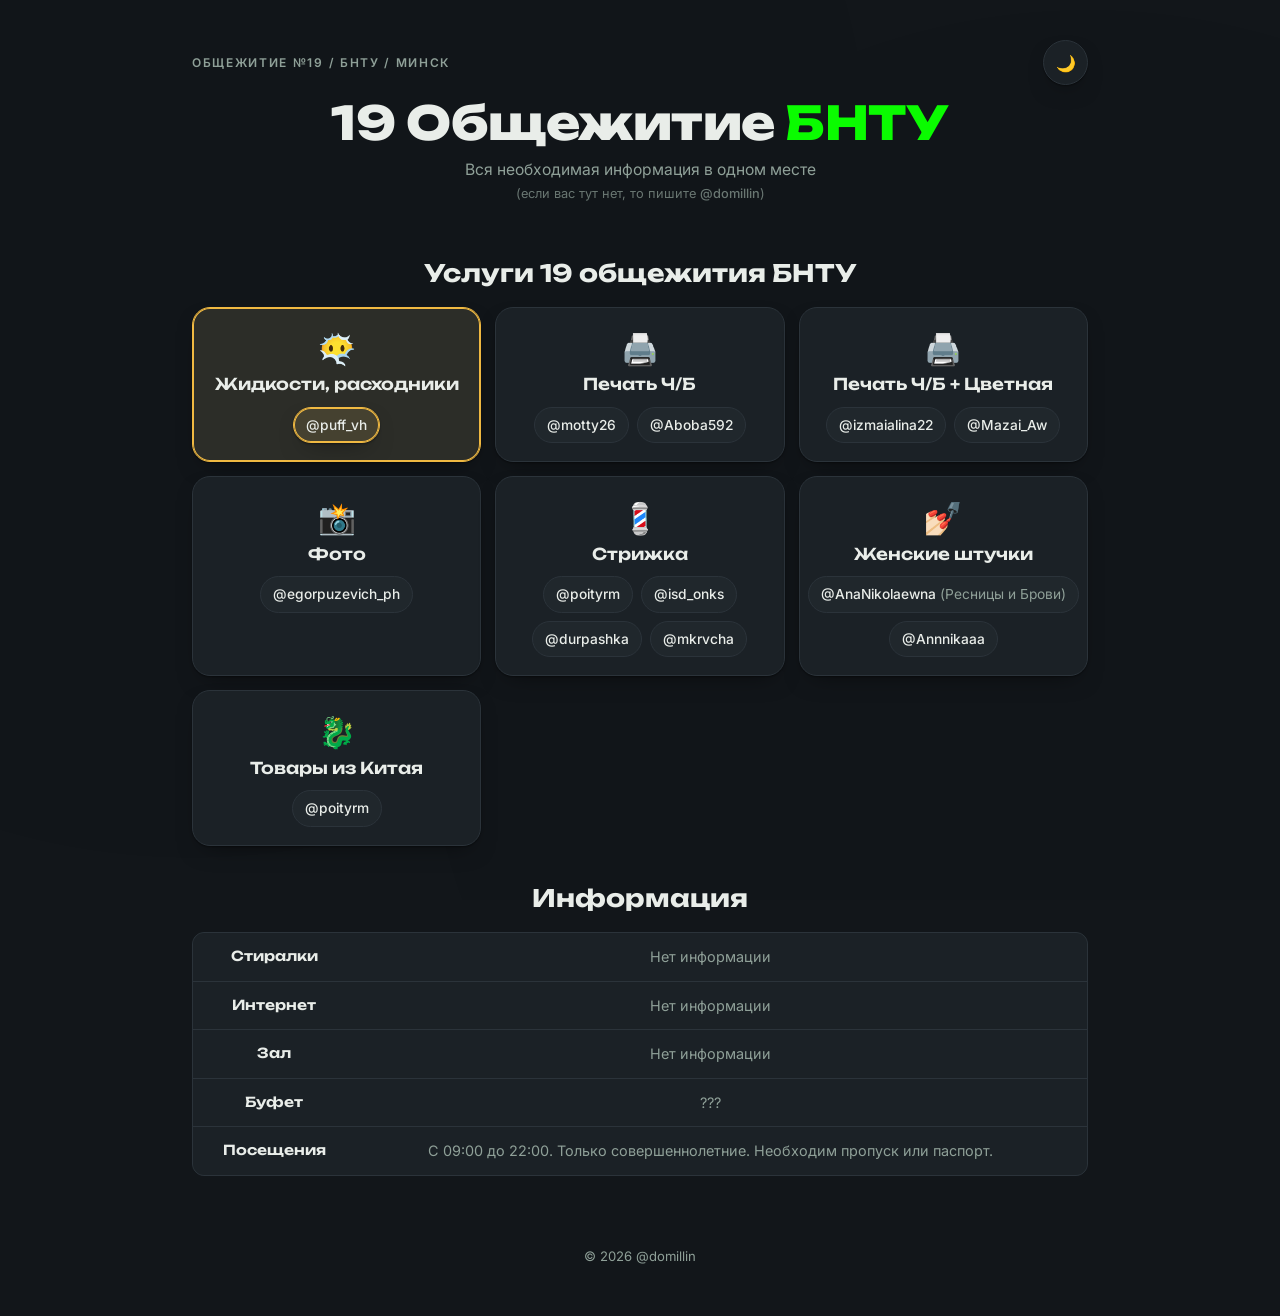
==== index.html @ 09351857 "metrika" ====
<!DOCTYPE html>
<html lang="ru">
<head>
<meta charset="UTF-8">
<meta name="viewport" content="width=device-width, initial-scale=1.0, maximum-scale=5.0">
<meta name="apple-mobile-web-app-capable" content="yes">
<meta name="apple-mobile-web-app-status-bar-style" content="black-translucent">
<meta name="theme-color" content="#12161a" id="themeColorMeta">
<meta name="description" content="Услуги 19 общежития БНТУ — печать, стрижка, фото и другие контакты в одном месте.">
<title>Услуги 19 общежития БНТУ</title>
<link rel="preconnect" href="https://fonts.googleapis.com">
<link rel="preconnect" href="https://fonts.gstatic.com" crossorigin>
<link href="https://fonts.googleapis.com/css2?family=Unbounded:wght@500;700;800&family=Inter:wght@400;500;600;700&display=swap" rel="stylesheet">
<link rel="stylesheet" href="style.css">
<!-- Yandex.Metrika counter -->
<script type="text/javascript">
    (function(m,e,t,r,i,k,a){
        m[i]=m[i]||function(){(m[i].a=m[i].a||[]).push(arguments)};
        m[i].l=1*new Date();
        for (var j = 0; j < document.scripts.length; j++) {if (document.scripts[j].src === r) { return; }}
        k=e.createElement(t),a=e.getElementsByTagName(t)[0],k.async=1,k.src=r,a.parentNode.insertBefore(k,a)
    })(window, document,'script','https://mc.yandex.ru/metrika/tag.js?id=111691020', 'ym');

    ym(111691020, 'init', {ssr:true, webvisor:true, clickmap:true, ecommerce:"dataLayer", referrer: document.referrer, url: location.href, accurateTrackBounce:true, trackLinks:true});
</script>
<noscript><div><img src="https://mc.yandex.ru/watch/111691020" style="position:absolute; left:-9999px;" alt="" /></div></noscript>
<!-- /Yandex.Metrika counter -->
</head>
<body>

<div class="board-texture" aria-hidden="true"></div>

<header class="site-header">
  <div class="header-row">
    <p class="eyebrow">Общежитие №19 / БНТУ / Минск</p>
    <div class="theme-controls">
      <button id="themeReset" class="theme-reset" type="button" hidden title="Вернуться к автоматической теме">↺ авто</button>
      <button id="themeToggle" class="theme-toggle" type="button" aria-label="Переключить тему оформления">
        <span id="themeToggleIcon" aria-hidden="true">☀️</span>
      </button>
    </div>
  </div>
  <h1 class="site-title">19 Общежитие <span class="site-title-bntu">БНТУ</span></h1>
  <p class="site-subtitle">Вся необходимая информация в одном месте <span class="stale-note">(если вас тут нет, то пишите <a class="contact-chip-admin" href="https://t.me/domillin" target="_blank" rel="noopener">@domillin</a>)</span></p>
</header>

<main>

  <section id="services" aria-labelledby="services-heading">
    <div class="section-head">
      <h2 id="services-heading" class="section-title">Услуги 19 общежития БНТУ</h2>
    </div>

    <div class="card-grid" id="serviceGrid">

      <article class="tag-card accent">
        <div class="tag-emoji" aria-hidden="true">😶‍🌫️</div>
        <h3 class="tag-title">Жидкости, расходники</h3>
        <ul class="contact-list">
          <li class="contact-item accent"><a class="contact-chip" href="https://t.me/puff_vh" target="_blank" rel="noopener">@puff_vh</a></li>
        </ul>
      </article>
      
      <article class="tag-card">
        <div class="tag-emoji" aria-hidden="true">🖨️</div>
        <h3 class="tag-title">Печать Ч/Б</h3>
        <ul class="contact-list">
          <li class="contact-item"><a class="contact-chip" href="https://t.me/motty26" target="_blank" rel="noopener">@motty26</a></li>
          <li class="contact-item"><a class="contact-chip" href="https://t.me/Aboba592" target="_blank" rel="noopener">@Aboba592</a></li>
        </ul>
      </article>

      <article class="tag-card">
        <div class="tag-emoji" aria-hidden="true">🖨️</div>
        <h3 class="tag-title">Печать Ч/Б + Цветная</h3>
        <ul class="contact-list">
          <li class="contact-item"><a class="contact-chip" href="https://t.me/izmaialina22" target="_blank" rel="noopener">@izmaialina22</a></li>
          <li class="contact-item"><a class="contact-chip" href="https://t.me/Mazai_Aw" target="_blank" rel="noopener">@Mazai_Aw</a></li>
        </ul>
      </article>

      <article class="tag-card">
        <div class="tag-emoji" aria-hidden="true">📸</div>
        <h3 class="tag-title">Фото</h3>
        <ul class="contact-list">
          <li class="contact-item"><a class="contact-chip" href="https://t.me/egorpuzevich_ph" target="_blank" rel="noopener">@egorpuzevich_ph</a></li>
        </ul>
      </article>

      <article class="tag-card">
        <div class="tag-emoji" aria-hidden="true">💈</div>
        <h3 class="tag-title">Стрижка</h3>
        <ul class="contact-list">
          <li class="contact-item"><a class="contact-chip" href="https://t.me/poityrm" target="_blank" rel="noopener">@poityrm</a></li>
          <li class="contact-item"><a class="contact-chip" href="https://t.me/isd_onks" target="_blank" rel="noopener">@isd_onks</a></li>
          <li class="contact-item"><a class="contact-chip" href="https://t.me/durpashka" target="_blank" rel="noopener">@durpashka</a></li>
          <li class="contact-item"><a class="contact-chip" href="https://t.me/mkrvcha" target="_blank" rel="noopener">@mkrvcha</a></li>
        </ul>
      </article>

      <article class="tag-card">
        <div class="tag-emoji" aria-hidden="true">💅🏻</div>
        <h3 class="tag-title">Женские штучки</h3>
        <ul class="contact-list">
          <li class="contact-item"><a class="contact-chip" href="https://t.me/AnaNikolaewna" target="_blank" rel="noopener">@AnaNikolaewna <span class="chip-note">(Ресницы и Брови)</span></a></li>
          <li class="contact-item"><a class="contact-chip" href="https://t.me/Annnikaaa" target="_blank" rel="noopener">@Annnikaaa</a></li>
        </ul>
      </article>

      <article class="tag-card">
        <div class="tag-emoji" aria-hidden="true">🐉</div>
        <h3 class="tag-title">Товары из Китая</h3>
        <ul class="contact-list">
          <li class="contact-item"><a class="contact-chip" href="https://t.me/poityrm" target="_blank" rel="noopener">@poityrm</a></li>
        </ul>
      </article>

    </div>
  </section>

  <section id="info" aria-labelledby="info-heading">
    <div class="section-head">
      <h2 id="info-heading" class="section-title">Информация</h2>
    </div>
    <dl class="info-list">
      <div class="info-row">
        <dt>Стиралки</dt>
        <dd>Нет информации</dd>
      </div>
      <div class="info-row">
        <dt>Интернет</dt>
        <dd>Нет информации</dd>
      </div>
      <div class="info-row">
        <dt>Зал</dt>
        <dd>Нет информации</dd>
      </div>
      <div class="info-row">
        <dt>Буфет</dt>
        <dd>???</dd>
      </div>
      <div class="info-row">
        <dt>Посещения</dt>
        <dd>С 09:00 до 22:00. Только совершеннолетние. Необходим пропуск или паспорт.</dd>
      </div>
    </dl>
  </section>

</main>

<footer class="site-footer">
  <p>© 2026 <a class="contact-chip-admin-footer" href="https://t.me/domillin" target="_blank" rel="noopener">@domillin</a></p>
</footer>

<script src="script.js"></script>
</body>
</html>
---- style.css ----
/* disign tokens */
:root {
  --bg: #eef0e8;
  --board: #e4e7dc;
  --surface: #ffffff;
  --surface-2: #f7f8f3;
  --text: #1b2420;
  --text-muted: #5e6b63;
  --border: #d8dccf;
  --accent: #e3a62f;
  --accent-ink: #5c3d00;
  --accent-2: #2f6f6e;
  --bntu:rgb(10, 120, 0);
  --shadow: 0 1px 2px rgba(20, 30, 25, 0.06), 0 8px 20px -12px rgba(20, 30, 25, 0.18);
  --radius-lg: 18px;
  --radius-md: 12px;
  --font-display: "Unbounded", "Arial Narrow", sans-serif;
  --font-body: "Inter", "Segoe UI", sans-serif;
  color-scheme: light;
}

html[data-theme="dark"] {
  --bg: #12161a;
  --board: #171c21;
  --surface: #1b2126;
  --surface-2: #20272c;
  --text: #e9ede9;
  --text-muted: #8fa098;
  --border: #2b333a;
  --accent: #f0b942;
  --accent-ink: #241800;
  --accent-2: #5fc2b8;
  --bntu:rgb(10, 252, 0);
  --shadow: 0 1px 2px rgba(0, 0, 0, 0.4), 0 10px 24px -12px rgba(0, 0, 0, 0.55);
  color-scheme: dark;
}

* { box-sizing: border-box; }

html {
  -webkit-text-size-adjust: 100%;
}

body {
  margin: 0;
  min-height: 100vh;
  background: var(--bg);
  color: var(--text);
  font-family: var(--font-body);
  font-size: 16px;
  line-height: 1.5;
  transition: background 0.4s ease, color 0.4s ease;
  position: relative;
}

/* board */
.board-texture {
  position: fixed;
  inset: 0;
  z-index: -1;
  background-image:
    radial-gradient(circle at 15% 20%, rgba(0,0,0,0.035) 0, transparent 55%),
    radial-gradient(circle at 85% 75%, rgba(0,0,0,0.035) 0, transparent 55%);
  pointer-events: none;
}

a { color: var(--accent-2); }

.eyebrow {
  margin: 0;
  font-size: 0.75rem;
  letter-spacing: 0.14em;
  text-transform: uppercase;
  color: var(--text-muted);
  font-weight: 600;
}

/* hrader */
.site-header {
  max-width: 960px;
  margin: 0 auto;
  padding: clamp(20px, 5vw, 40px) clamp(18px, 5vw, 32px) 8px;
  text-align: center;
}

.header-row {
  display: flex;
  align-items: center;
  justify-content: space-between;
  gap: 12px;
  margin-bottom: 14px;
  text-align: left;
}

.theme-controls {
  display: flex;
  align-items: center;
  gap: 8px;
}

.theme-toggle,
.theme-reset {
  border: 1px solid var(--border);
  background: var(--surface);
  color: var(--text);
  border-radius: 999px;
  cursor: pointer;
  font-family: var(--font-body);
}

.theme-toggle {
  width: 45px;
  height: 45px;
  display: grid;
  align-items: center;
  font-size: 1rem;
  box-shadow: var(--shadow);
  transition: transform 0.2s ease, background 0.3s ease;
}

.theme-toggle:hover { transform: translateY(-1px); }
.theme-toggle:active { transform: translateY(0); }

.theme-reset {
  font-size: 0.72rem;
  padding: 6px 10px;
  font-weight: 600;
  color: var(--text-muted);
}

.site-title {
  font-family: var(--font-display);
  font-weight: 800;
  font-size: clamp(1.9rem, 6vw, 2.9rem);
  line-height: 1.05;
  margin: 0 0 10px;
  letter-spacing: -0.01em;
}

/* bntu text style by theme */
.site-title-bntu{
  color: var(--bntu) !important;
}

.site-subtitle {
  margin: 0 auto;
  color: var(--text-muted);
  font-size: 0.98rem;
  max-width: 52ch;
}

.stale-note {
  display: inline-block;
  color: var(--text-muted);
  opacity: 0.7;
  font-size: 0.8rem;
}

/* sections */
main {
  max-width: 960px;
  margin: 0 auto;
  padding: 8px clamp(18px, 5vw, 32px) 40px;
}

section { margin-top: 34px; }

.section-head {
  margin-bottom: 16px;
  text-align: center;
}

.section-title {
  font-family: var(--font-display);
  font-weight: 700;
  font-size: clamp(1.2rem, 3vw, 1.5rem);
  margin: 0 0 6px;
}

/* cards */
.card-grid {
  display: grid;
  grid-template-columns: repeat(auto-fill, minmax(240px, 1fr));
  gap: 14px;
}

.tag-card {
  position: relative;
  background: var(--surface);
  border: 1px solid var(--border);
  border-radius: var(--radius-lg);
  padding: 22px 18px 18px;
  box-shadow: var(--shadow);
  text-align: center;
  transition: transform 0.18s ease, box-shadow 0.18s ease, border-color 0.2s ease;
  opacity: 0;
  animation: rise 0.5s ease forwards;
  animation-delay: calc(var(--i, 0) * 45ms);
}

.tag-card:hover {
  transform: translateY(-3px);
  border-color: color-mix(in srgb, var(--accent) 45%, var(--border));
}

@keyframes rise {
  from { opacity: 0; transform: translateY(8px); }
  to { opacity: 1; transform: translateY(0); }
}

@media (prefers-reduced-motion: reduce) {
  .tag-card { animation: none; opacity: 1; }
  .tag-card:hover { transform: none; }
}

.tag-emoji {
  font-size: 1.9rem;
  margin: 4px 0 8px;
  line-height: 1;
}

.tag-title {
  font-family: var(--font-display);
  font-weight: 600;
  font-size: 1.02rem;
  margin: 0 0 6px;
}

.tag-note {
  margin: 0 0 10px;
  font-size: 0.82rem;
  color: var(--text-muted);
}

.contact-list {
  list-style: none;
  margin: 10px 0 0;
  padding: 0;
  display: flex;
  flex-wrap: wrap;
  justify-content: center;
  gap: 8px;
}

.contact-item {
  display: inline-flex;
  border: 1px solid var(--border);
  border-radius: 999px;
  background: var(--surface-2);
  transition: border-color 0.2s ease;
}

.contact-chip {
  padding: 7px 12px;
  font-size: 0.86rem;
  font-weight: 500;
  color: var(--text);
  text-decoration: none;
  white-space: nowrap;
}
.contact-chip-admin {
  font-weight: 500;
  color: var(--text-muted);
  text-decoration: none;
  white-space: nowrap;
}

.contact-chip-admin-footer {

  color: var(--text-muted);
  text-decoration: none;
  white-space: nowrap;
}

.contact-chip:hover { color: var(--accent-2); }

.chip-note {
  color: var(--text-muted);
  font-weight: 400;
}


/* accent utility for .tag-card or .contact-item to highlight */
.accent {
  border-color: var(--accent) !important;
  box-shadow: 0 0 0 1px var(--accent) inset, var(--shadow);
}

.tag-card.accent {
  background: color-mix(in srgb, var(--accent) 8%, var(--surface));
}

.contact-item.accent {
  background: color-mix(in srgb, var(--accent) 18%, var(--surface-2));
}

/* info list */
.info-list {
  margin: 0;
  display: grid;
  gap: 1px;
  background: var(--border);
  border: 1px solid var(--border);
  border-radius: var(--radius-md);
  overflow: hidden;
}

.info-row {
  display: grid;
  grid-template-columns: 130px 1fr;
  gap: 10px;
  background: var(--surface);
  padding: 13px 16px;
  text-align: center;
  justify-items: center;
}

.info-row dt {
  font-family: var(--font-display);
  font-weight: 600;
  font-size: 0.86rem;
  color: var(--text);
}

.info-row dd {
  margin: 0;
  font-size: 0.9rem;
  color: var(--text-muted);
}

@media (max-width: 480px) {
  .info-row {
    grid-template-columns: 1fr;
    gap: 3px;
  }
}

/* footer */
.site-footer {
  max-width: 960px;
  margin: 0 auto;
  padding: 18px clamp(18px, 5vw, 32px) 36px;
  color: var(--text-muted);
  font-size: 0.82rem;
  text-align: center;
}

/* focus visibility */
button:focus-visible,
a:focus-visible {
  outline: 2px solid var(--accent);
  outline-offset: 2px;
}
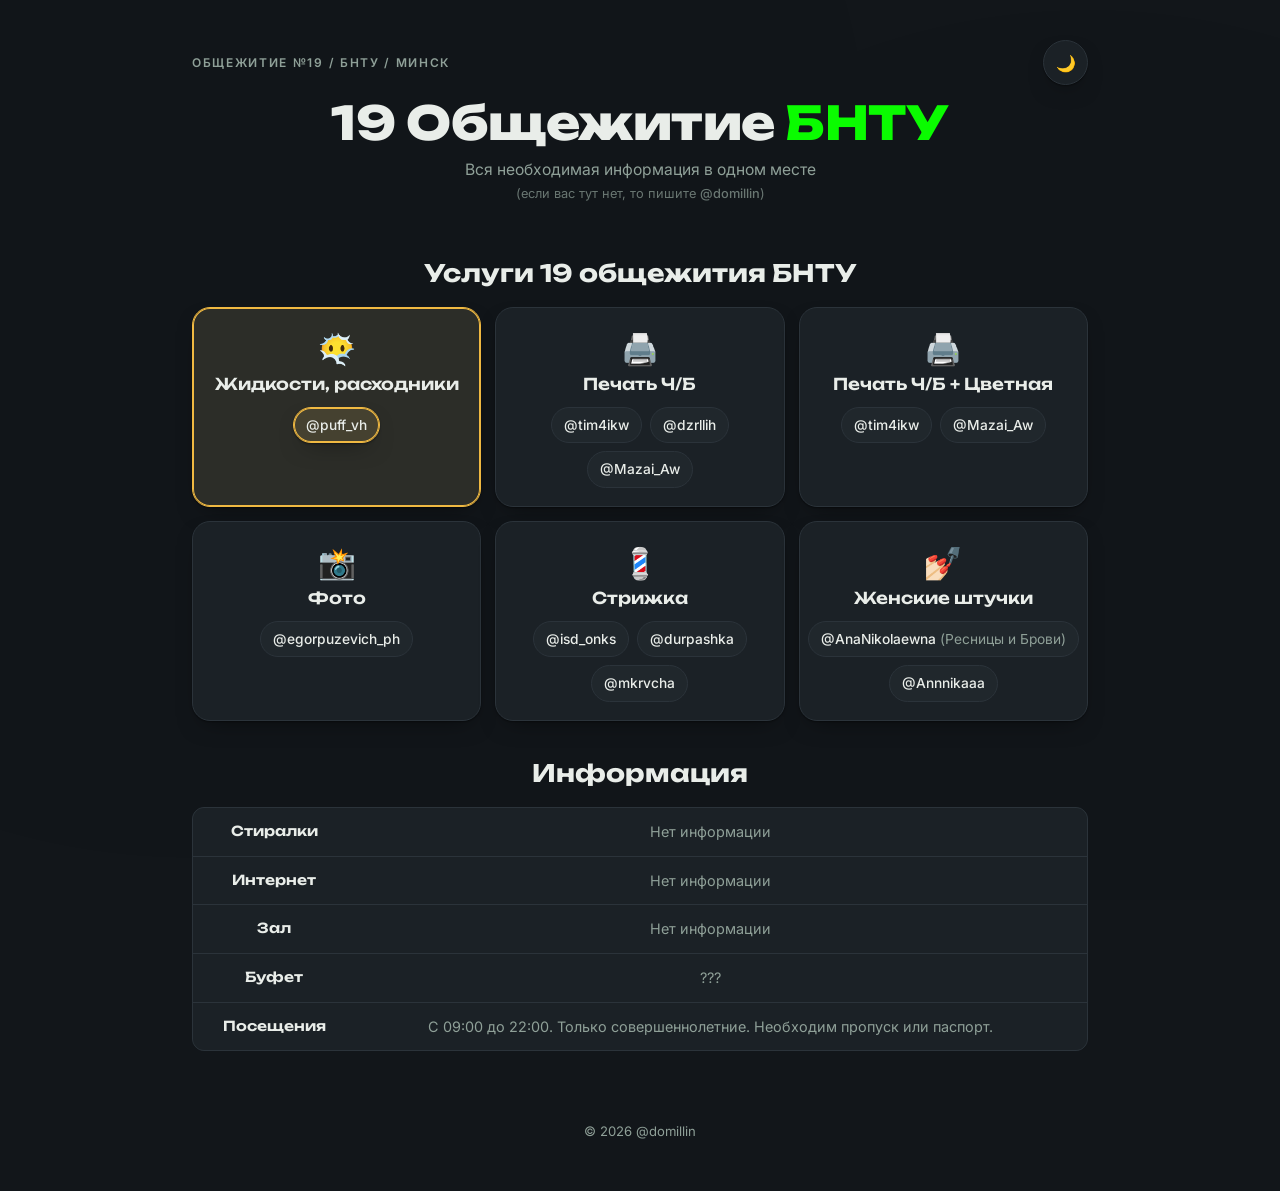
==== commit bd206f7f: "edit users" ====
--- a/index.html
+++ b/index.html
@@ -65,8 +65,9 @@
         <div class="tag-emoji" aria-hidden="true">🖨️</div>
         <h3 class="tag-title">Печать Ч/Б</h3>
         <ul class="contact-list">
-          <li class="contact-item"><a class="contact-chip" href="https://t.me/motty26" target="_blank" rel="noopener">@motty26</a></li>
-          <li class="contact-item"><a class="contact-chip" href="https://t.me/Aboba592" target="_blank" rel="noopener">@Aboba592</a></li>
+          <li class="contact-item"><a class="contact-chip" href="https://t.me/tim4ikw" target="_blank" rel="noopener">@tim4ikw</a></li>
+          <li class="contact-item"><a class="contact-chip" href="https://t.me/dzrllih" target="_blank" rel="noopener">@dzrllih</a></li>
+          <li class="contact-item"><a class="contact-chip" href="https://t.me/Mazai_Aw" target="_blank" rel="noopener">@Mazai_Aw</a></li>
         </ul>
       </article>
 
@@ -74,7 +75,7 @@
         <div class="tag-emoji" aria-hidden="true">🖨️</div>
         <h3 class="tag-title">Печать Ч/Б + Цветная</h3>
         <ul class="contact-list">
-          <li class="contact-item"><a class="contact-chip" href="https://t.me/izmaialina22" target="_blank" rel="noopener">@izmaialina22</a></li>
+          <li class="contact-item"><a class="contact-chip" href="https://t.me/tim4ikw" target="_blank" rel="noopener">@tim4ikw</a></li>
           <li class="contact-item"><a class="contact-chip" href="https://t.me/Mazai_Aw" target="_blank" rel="noopener">@Mazai_Aw</a></li>
         </ul>
       </article>
@@ -91,7 +92,6 @@
         <div class="tag-emoji" aria-hidden="true">💈</div>
         <h3 class="tag-title">Стрижка</h3>
         <ul class="contact-list">
-          <li class="contact-item"><a class="contact-chip" href="https://t.me/poityrm" target="_blank" rel="noopener">@poityrm</a></li>
           <li class="contact-item"><a class="contact-chip" href="https://t.me/isd_onks" target="_blank" rel="noopener">@isd_onks</a></li>
           <li class="contact-item"><a class="contact-chip" href="https://t.me/durpashka" target="_blank" rel="noopener">@durpashka</a></li>
           <li class="contact-item"><a class="contact-chip" href="https://t.me/mkrvcha" target="_blank" rel="noopener">@mkrvcha</a></li>
@@ -107,13 +107,7 @@
         </ul>
       </article>
 
-      <article class="tag-card">
-        <div class="tag-emoji" aria-hidden="true">🐉</div>
-        <h3 class="tag-title">Товары из Китая</h3>
-        <ul class="contact-list">
-          <li class="contact-item"><a class="contact-chip" href="https://t.me/poityrm" target="_blank" rel="noopener">@poityrm</a></li>
-        </ul>
-      </article>
+      
 
     </div>
   </section>
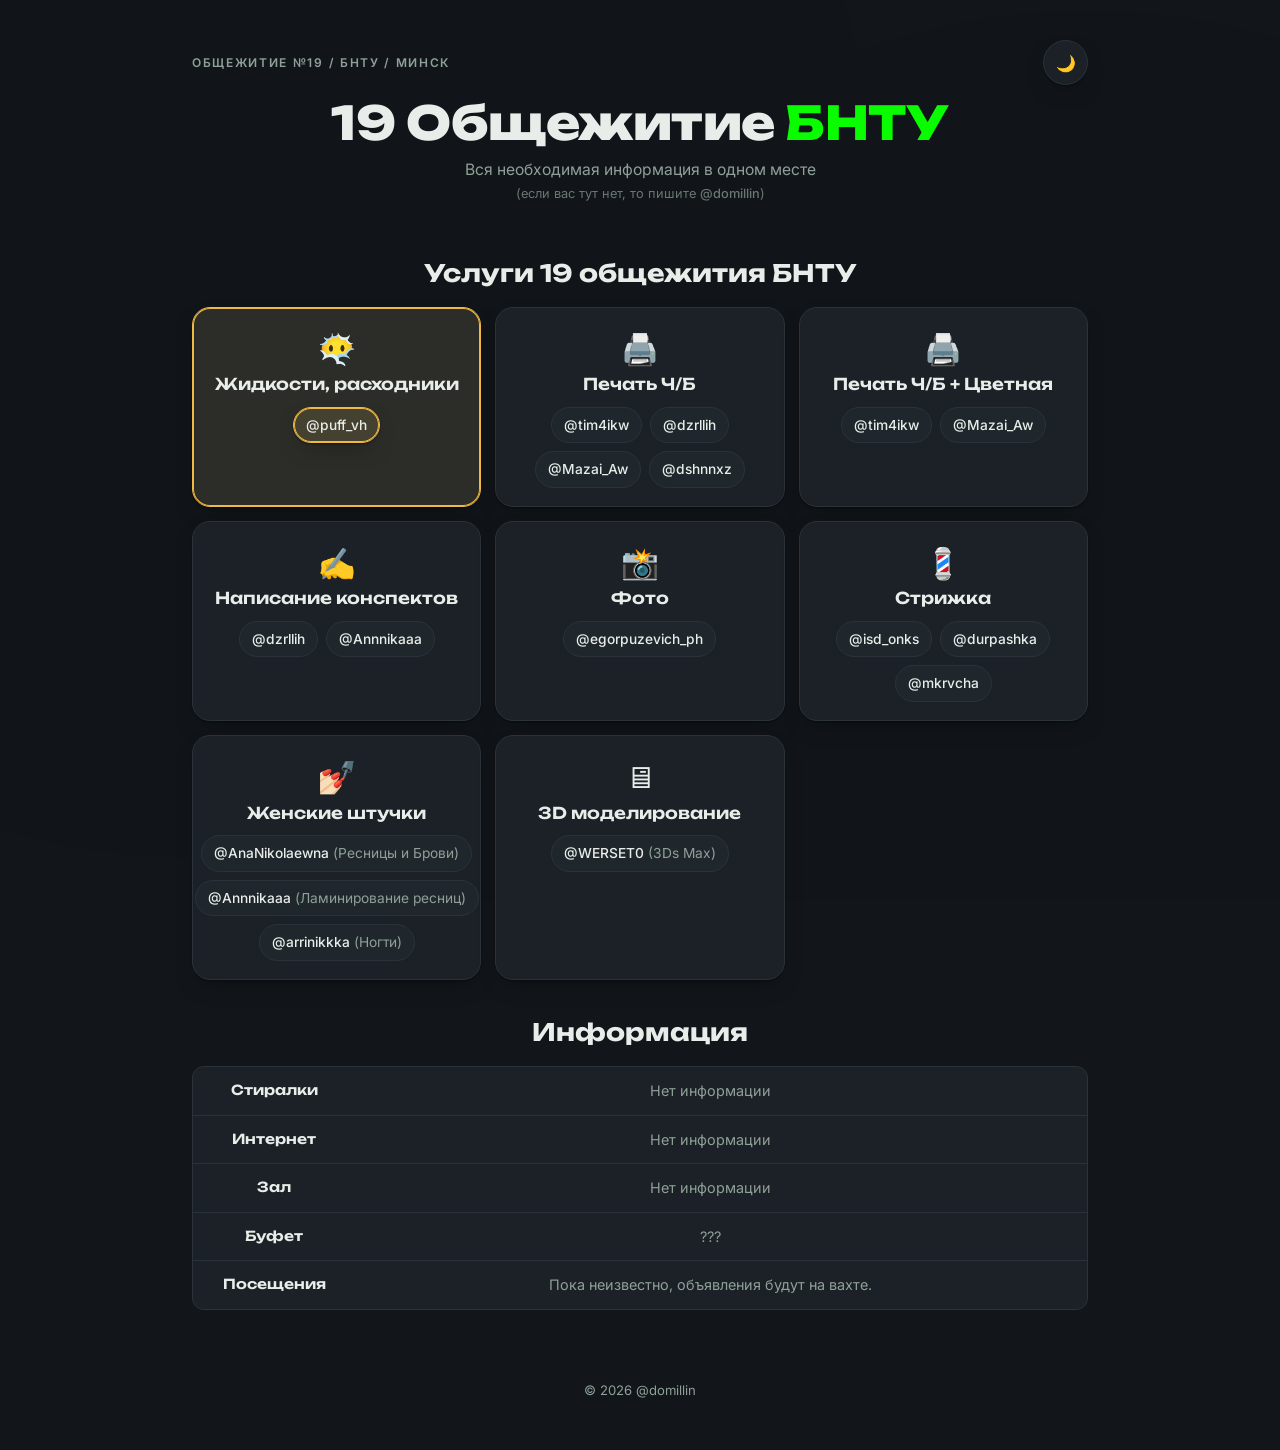
==== commit 94a4b003: "upd" ====
--- a/index.html
+++ b/index.html
@@ -68,6 +68,7 @@
           <li class="contact-item"><a class="contact-chip" href="https://t.me/tim4ikw" target="_blank" rel="noopener">@tim4ikw</a></li>
           <li class="contact-item"><a class="contact-chip" href="https://t.me/dzrllih" target="_blank" rel="noopener">@dzrllih</a></li>
           <li class="contact-item"><a class="contact-chip" href="https://t.me/Mazai_Aw" target="_blank" rel="noopener">@Mazai_Aw</a></li>
+          <li class="contact-item"><a class="contact-chip" href="https://t.me/dshnnxz" target="_blank" rel="noopener">@dshnnxz</a></li>
         </ul>
       </article>
 
@@ -77,6 +78,15 @@
         <ul class="contact-list">
           <li class="contact-item"><a class="contact-chip" href="https://t.me/tim4ikw" target="_blank" rel="noopener">@tim4ikw</a></li>
           <li class="contact-item"><a class="contact-chip" href="https://t.me/Mazai_Aw" target="_blank" rel="noopener">@Mazai_Aw</a></li>
+        </ul>
+      </article>
+
+      <article class="tag-card">
+        <div class="tag-emoji" aria-hidden="true">✍️</div>
+        <h3 class="tag-title">Написание конспектов</h3>
+        <ul class="contact-list">
+          <li class="contact-item"><a class="contact-chip" href="https://t.me/dzrllih" target="_blank" rel="noopener">@dzrllih</a></li>
+          <li class="contact-item"><a class="contact-chip" href="https://t.me/Annnikaaa" target="_blank" rel="noopener">@Annnikaaa</a></li>
         </ul>
       </article>
 
@@ -103,7 +113,16 @@
         <h3 class="tag-title">Женские штучки</h3>
         <ul class="contact-list">
           <li class="contact-item"><a class="contact-chip" href="https://t.me/AnaNikolaewna" target="_blank" rel="noopener">@AnaNikolaewna <span class="chip-note">(Ресницы и Брови)</span></a></li>
-          <li class="contact-item"><a class="contact-chip" href="https://t.me/Annnikaaa" target="_blank" rel="noopener">@Annnikaaa</a></li>
+          <li class="contact-item"><a class="contact-chip" href="https://t.me/Annnikaaa" target="_blank" rel="noopener">@Annnikaaa <span class="chip-note">(Ламинирование ресниц)</span></a></li>
+          <li class="contact-item"><a class="contact-chip" href="https://t.me/arrinikkka" target="_blank" rel="noopener">@arrinikkka <span class="chip-note">(Ногти)</span></a></li>
+        </ul>
+      </article>
+
+      <article class="tag-card">
+        <div class="tag-emoji" aria-hidden="true">🖥</div>
+        <h3 class="tag-title">3D моделирование</h3>
+        <ul class="contact-list">
+          <li class="contact-item"><a class="contact-chip" href="https://t.me/WERSET0" target="_blank" rel="noopener">@WERSET0 <span class="chip-note">(3Ds Max)</span></a></li>
         </ul>
       </article>
 
@@ -135,7 +154,7 @@
       </div>
       <div class="info-row">
         <dt>Посещения</dt>
-        <dd>С 09:00 до 22:00. Только совершеннолетние. Необходим пропуск или паспорт.</dd>
+        <dd>Пока неизвестно, объявления будут на вахте.</dd>
       </div>
     </dl>
   </section>
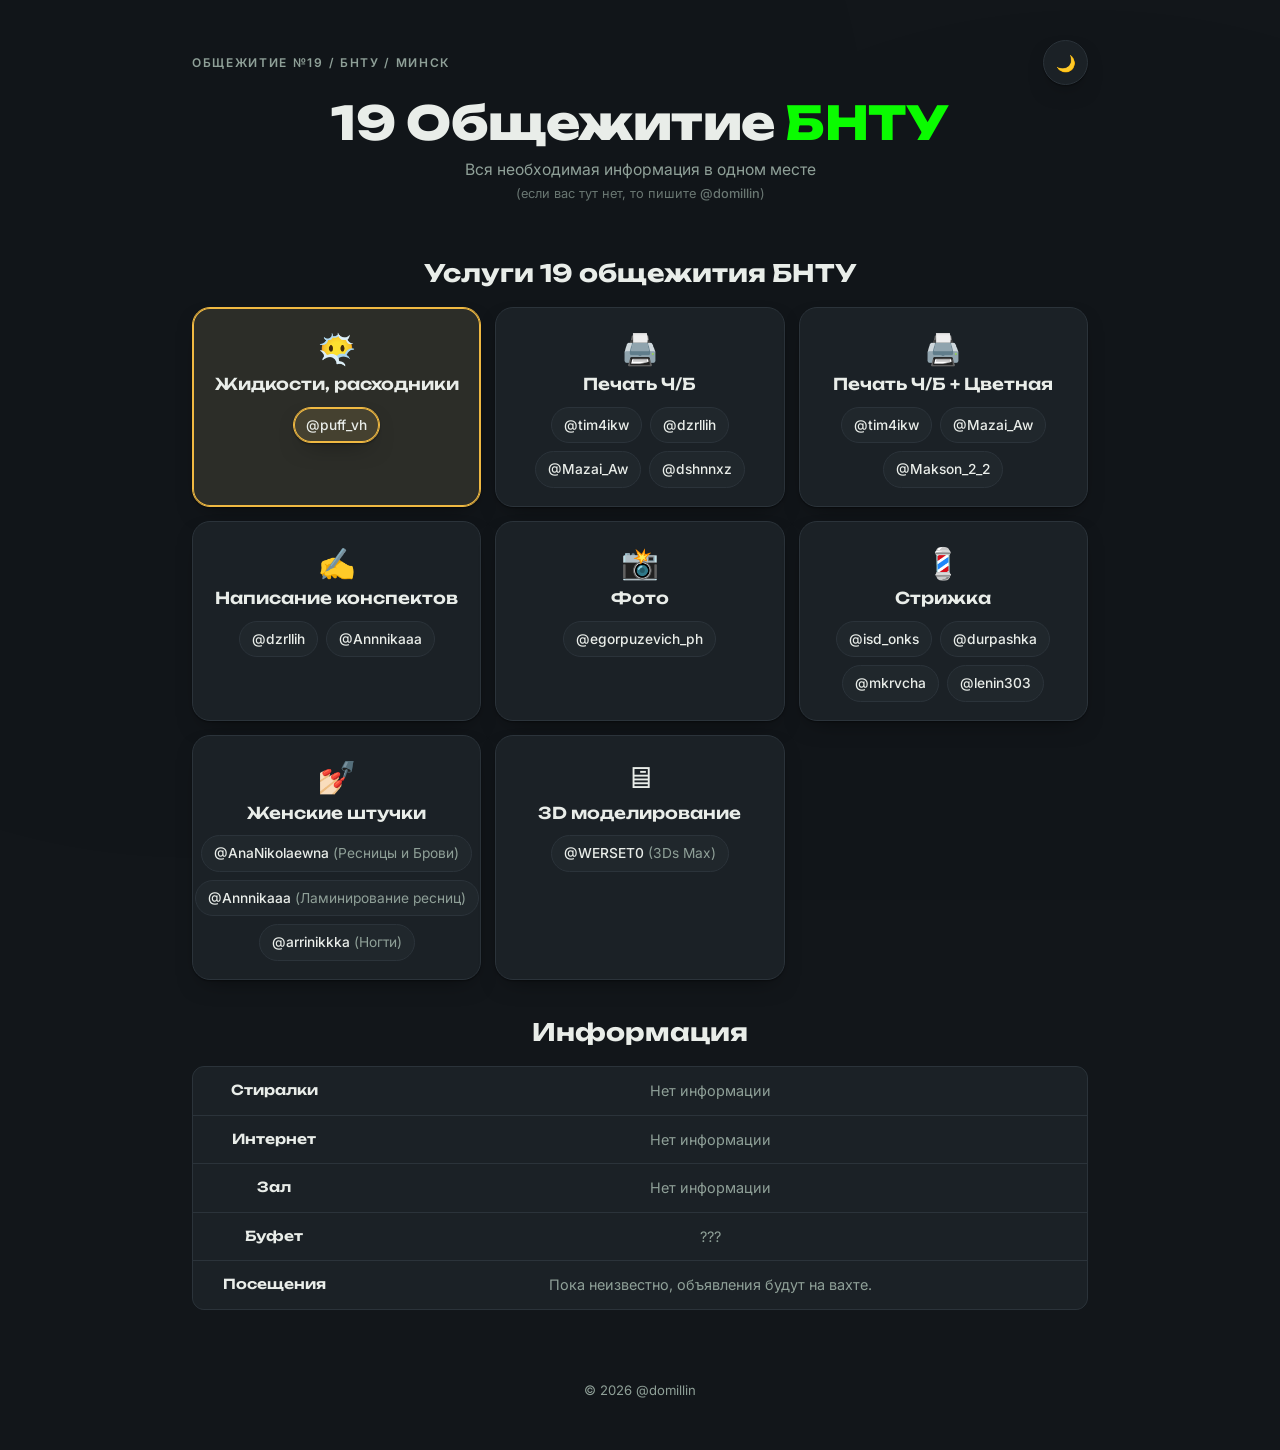
==== commit 11df3a33: "upd" ====
--- a/index.html
+++ b/index.html
@@ -78,6 +78,7 @@
         <ul class="contact-list">
           <li class="contact-item"><a class="contact-chip" href="https://t.me/tim4ikw" target="_blank" rel="noopener">@tim4ikw</a></li>
           <li class="contact-item"><a class="contact-chip" href="https://t.me/Mazai_Aw" target="_blank" rel="noopener">@Mazai_Aw</a></li>
+          <li class="contact-item"><a class="contact-chip" href="https://t.me/Makson_2_2" target="_blank" rel="noopener">@Makson_2_2</a></li>
         </ul>
       </article>
 
@@ -105,6 +106,8 @@
           <li class="contact-item"><a class="contact-chip" href="https://t.me/isd_onks" target="_blank" rel="noopener">@isd_onks</a></li>
           <li class="contact-item"><a class="contact-chip" href="https://t.me/durpashka" target="_blank" rel="noopener">@durpashka</a></li>
           <li class="contact-item"><a class="contact-chip" href="https://t.me/mkrvcha" target="_blank" rel="noopener">@mkrvcha</a></li>
+          <li class="contact-item"><a class="contact-chip" href="https://t.me/lenin303" target="_blank" rel="noopener">@lenin303</a></li>
+          
         </ul>
       </article>
 
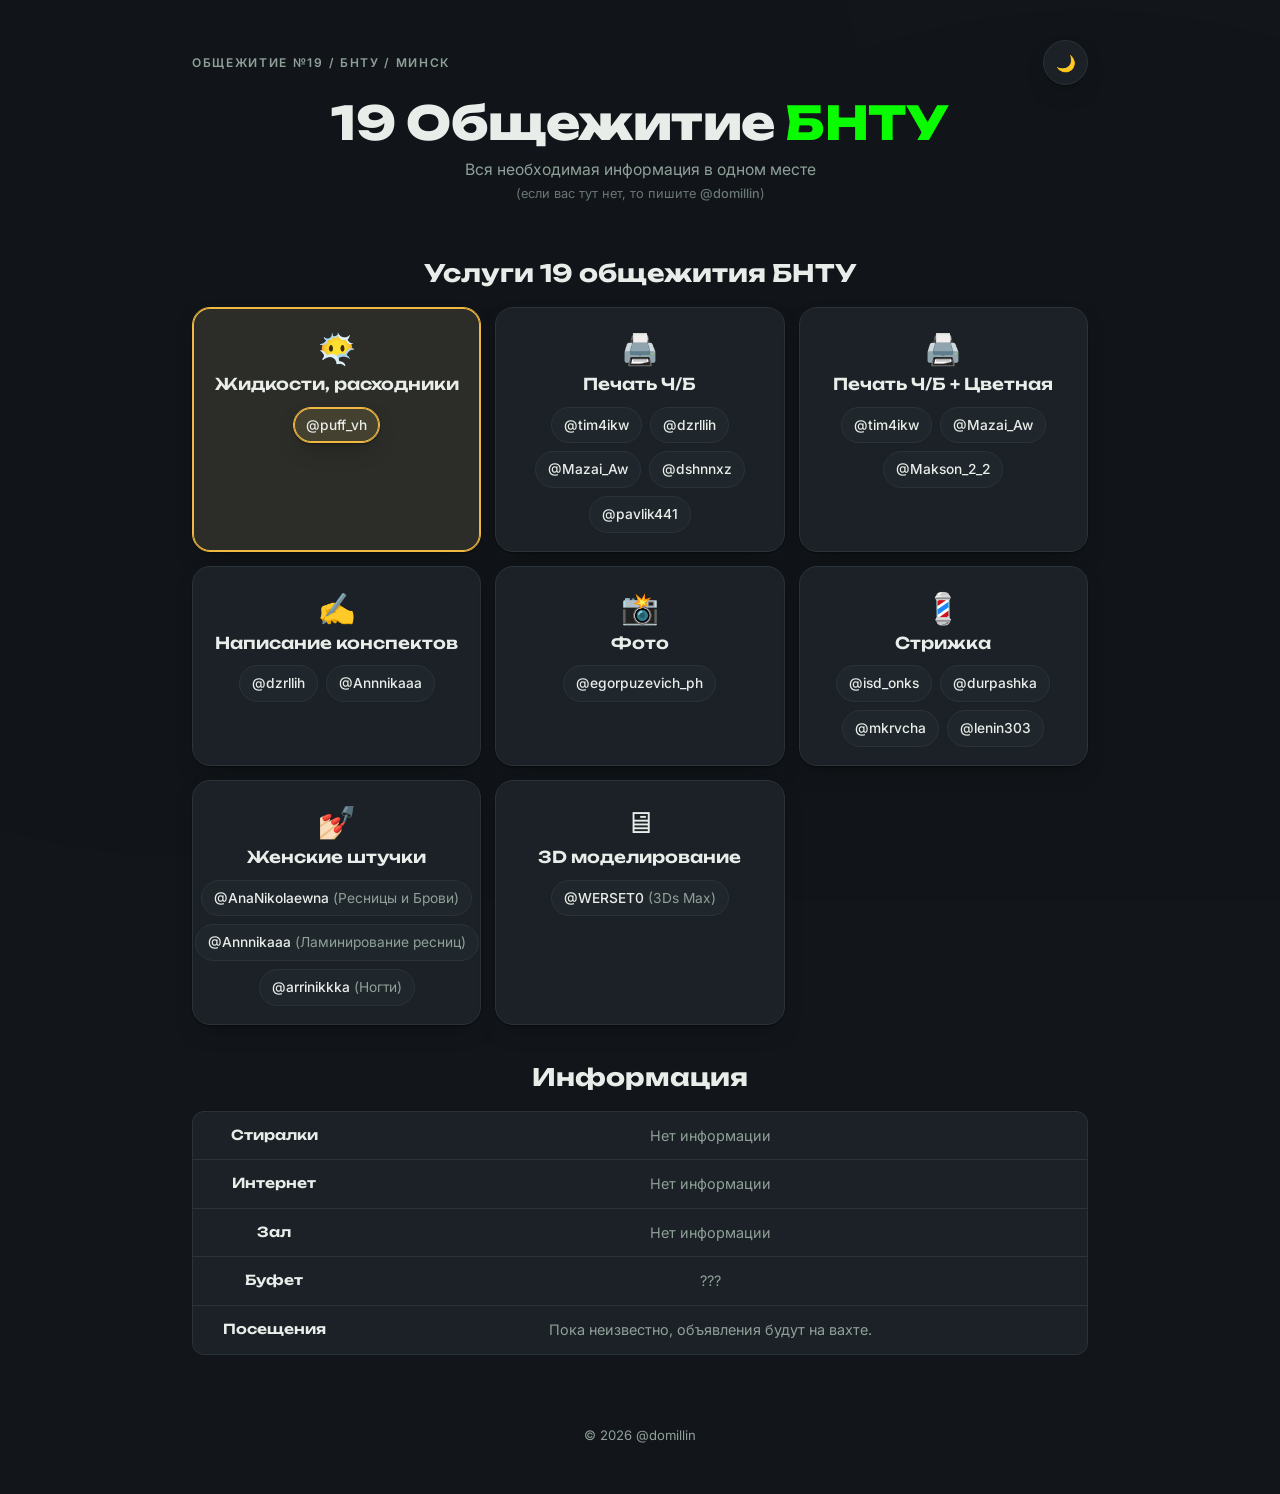
==== commit ec7bf55f: "upd" ====
--- a/index.html
+++ b/index.html
@@ -69,6 +69,7 @@
           <li class="contact-item"><a class="contact-chip" href="https://t.me/dzrllih" target="_blank" rel="noopener">@dzrllih</a></li>
           <li class="contact-item"><a class="contact-chip" href="https://t.me/Mazai_Aw" target="_blank" rel="noopener">@Mazai_Aw</a></li>
           <li class="contact-item"><a class="contact-chip" href="https://t.me/dshnnxz" target="_blank" rel="noopener">@dshnnxz</a></li>
+          <li class="contact-item"><a class="contact-chip" href="https://t.me/pavlik441" target="_blank" rel="noopener">@pavlik441</a></li>
         </ul>
       </article>
 
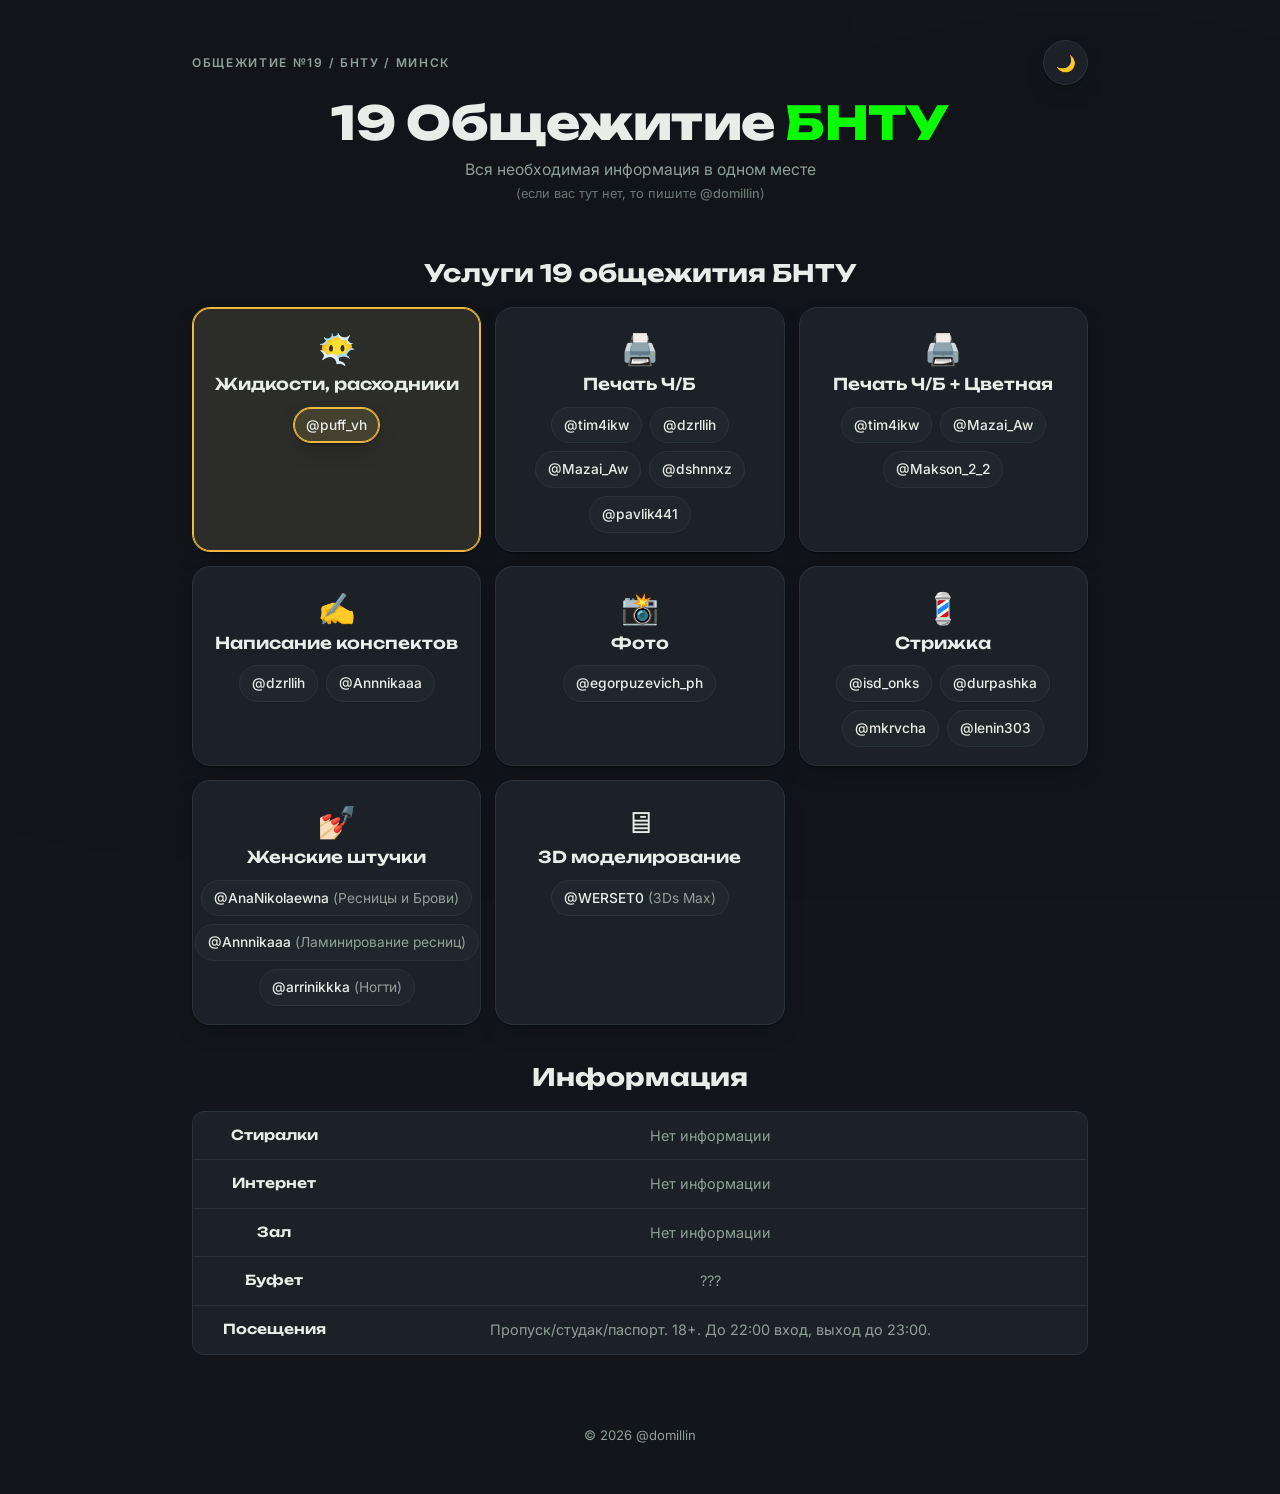
==== commit 6c4976c4: "upd" ====
--- a/index.html
+++ b/index.html
@@ -158,7 +158,7 @@
       </div>
       <div class="info-row">
         <dt>Посещения</dt>
-        <dd>Пока неизвестно, объявления будут на вахте.</dd>
+        <dd>Пропуск/студак/паспорт. 18+. До 22:00 вход, выход до 23:00.</dd>
       </div>
     </dl>
   </section>
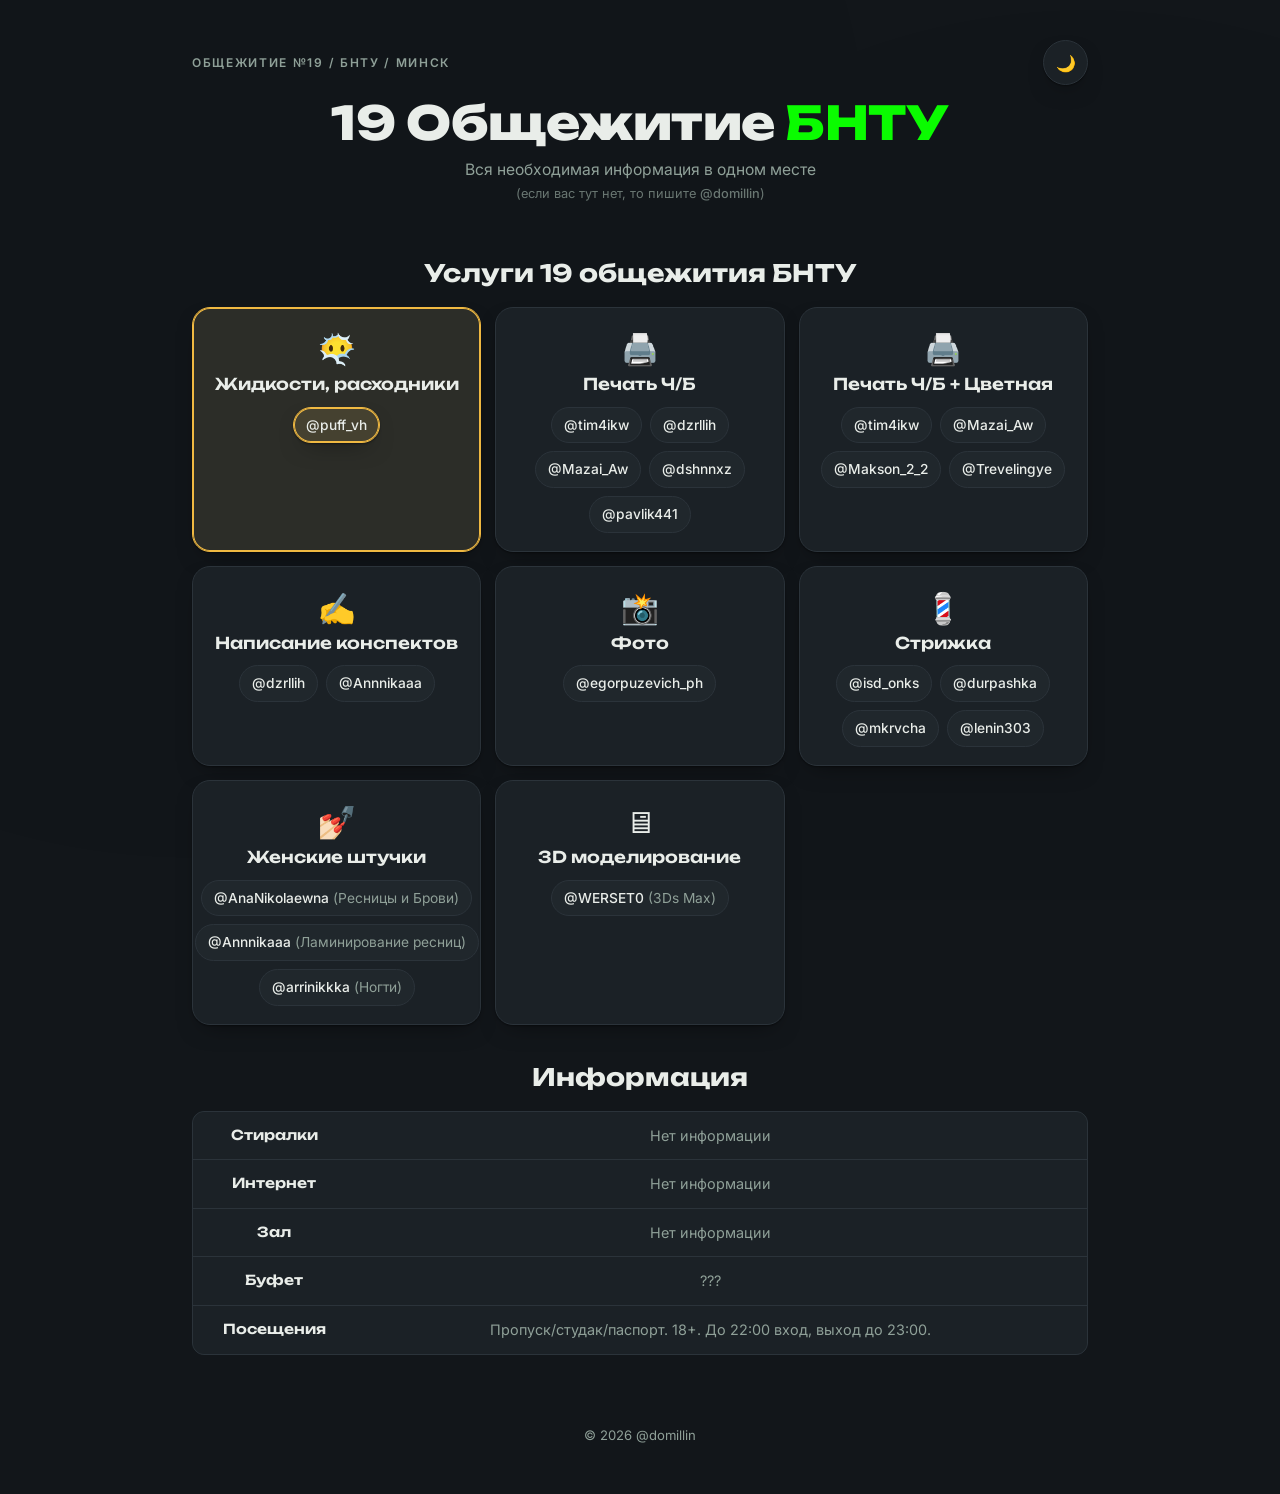
==== commit d2afc0f5: "upd" ====
--- a/index.html
+++ b/index.html
@@ -80,6 +80,7 @@
           <li class="contact-item"><a class="contact-chip" href="https://t.me/tim4ikw" target="_blank" rel="noopener">@tim4ikw</a></li>
           <li class="contact-item"><a class="contact-chip" href="https://t.me/Mazai_Aw" target="_blank" rel="noopener">@Mazai_Aw</a></li>
           <li class="contact-item"><a class="contact-chip" href="https://t.me/Makson_2_2" target="_blank" rel="noopener">@Makson_2_2</a></li>
+          <li class="contact-item"><a class="contact-chip" href="https://t.me/Trevelingye" target="_blank" rel="noopener">@Trevelingye</a></li>
         </ul>
       </article>
 
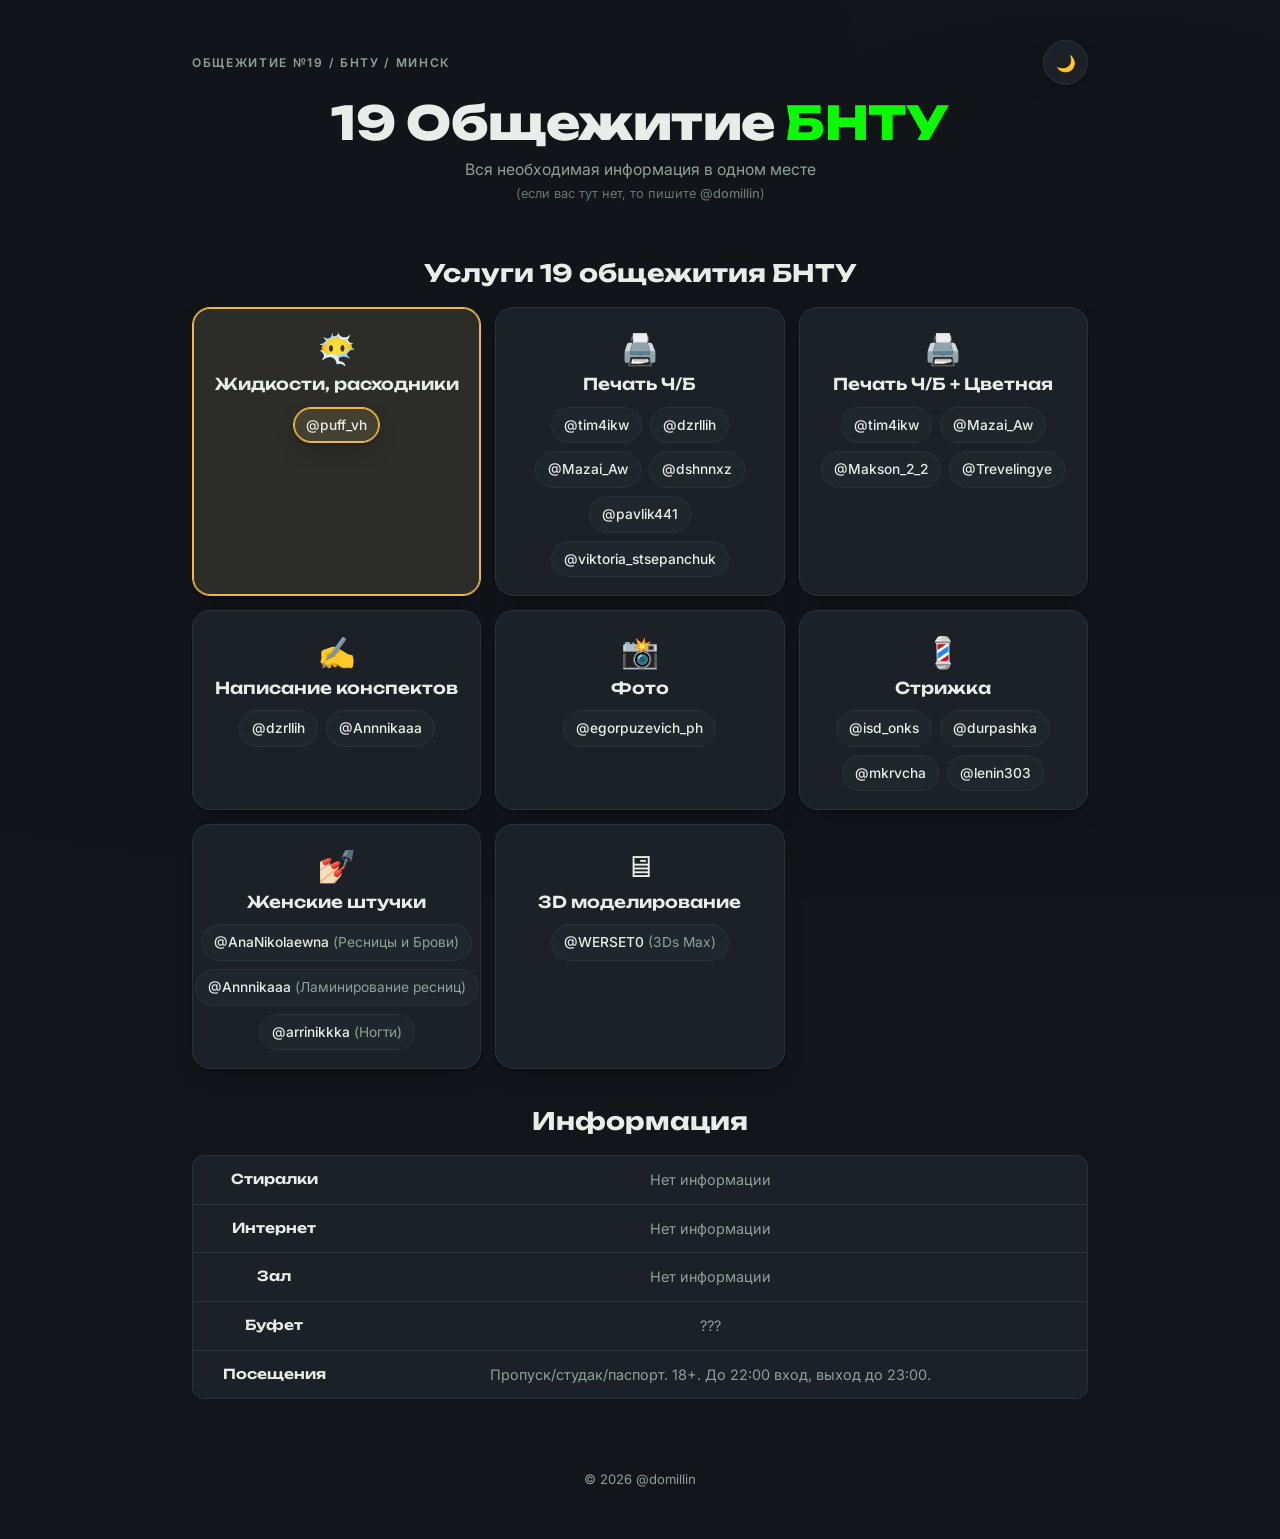
==== commit 5b076beb: "upd" ====
--- a/index.html
+++ b/index.html
@@ -70,6 +70,7 @@
           <li class="contact-item"><a class="contact-chip" href="https://t.me/Mazai_Aw" target="_blank" rel="noopener">@Mazai_Aw</a></li>
           <li class="contact-item"><a class="contact-chip" href="https://t.me/dshnnxz" target="_blank" rel="noopener">@dshnnxz</a></li>
           <li class="contact-item"><a class="contact-chip" href="https://t.me/pavlik441" target="_blank" rel="noopener">@pavlik441</a></li>
+          <li class="contact-item"><a class="contact-chip" href="https://t.me/viktoria_stsepanchuk" target="_blank" rel="noopener">@viktoria_stsepanchuk</a></li>
         </ul>
       </article>
 
